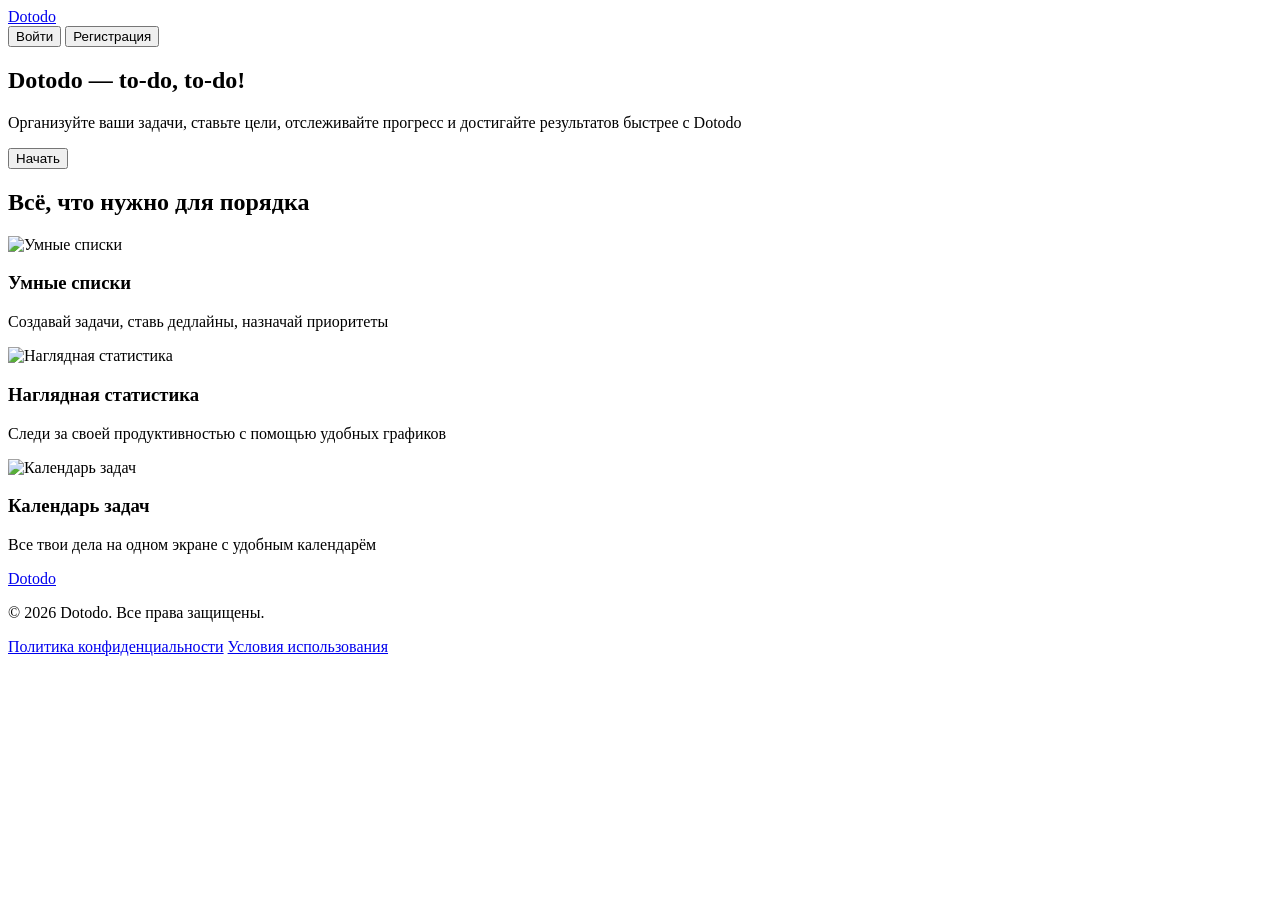
==== static/templates/index.html @ f1877b7b "Добавлен лендинг Dotodo с фоном, карточками и адаптивом" ====
<!DOCTYPE html>
<html lang="ru">
<head>
    <meta charset="UTF-8">
    <meta name="viewport" content="width=device-width, initial-scale=1.0">
    <title>Dotodo — Главная</title>
    <link rel="stylesheet" href="style.css">
    <link href="https://fonts.googleapis.com/css2?family=Roboto:wght@400;500;700&display=swap" rel="stylesheet">
</head>
<body>

    <!-- Общий фон страницы -->
    <div class="page-wrapper">

        <!-- HEADER — точно как в Figma (1440x80, padding 120x20, gap 872, фон --background, граница Border) -->
        <header class="header">
            <div class="header-content">
                <a href="#" class="logo-text">Dotodo</a>
                <div class="auth-buttons">
                    <button class="btn btn-outline">Войти</button>
                    <button class="btn btn-primary">Регистрация</button>
                </div>
            </div>
        </header>

        <!-- HERO ФРЕЙМ — точно как в Figma (800x279, #EFF2EB 50%, radius 16) -->
        <section class="hero-frame">
            <div class="hero-content">
                <h1 class="hero-title">Dotodo — to-do, to-do!</h1>
                <p class="hero-subtitle">Организуйте ваши задачи, ставьте цели, отслеживайте прогресс и достигайте результатов быстрее с Dotodo</p>
                <button class="btn btn-primary hero-cta">Начать</button>
            </div>
        </section>

        <!-- FEATURES ФРЕЙМ — точно как в Figma (1440x312, #EFF2EB 50%, radius 0) -->
        <section class="features-frame">
            <div class="container">
                <h2 class="section-title">Всё, что нужно для порядка</h2>
                <div class="features-grid">
    
                <!-- Карточка 1 -->
                <div class="feature-card">
                    <img src="images/list.jpg" alt="Умные списки" class="feature-icon-img">
                    <h3 class="feature-title">Умные списки</h3>
                    <p class="feature-desc">Создавай задачи, ставь дедлайны, назначай приоритеты</p>
                </div>

                <!-- Карточка 2 -->
                <div class="feature-card">
                    <img src="images/graf.webp" alt="Наглядная статистика" class="feature-icon-img">
                    <h3 class="feature-title">Наглядная статистика</h3>
                    <p class="feature-desc">Следи за своей продуктивностью с помощью удобных графиков</p>
                </div>

                <!-- Карточка 3 -->
                <div class="feature-card">
                    <img src="images/kalend.jpg" alt="Календарь задач" class="feature-icon-img">
                    <h3 class="feature-title">Календарь задач</h3>
                    <p class="feature-desc">Все твои дела на одном экране с удобным календарём</p>
                </div>

            </div>
            </div>
        </section>

        <!-- FOOTER — точно как в Figma (1440x120, #EFF2EB 50%, spacing 727) -->
        <footer class="footer">
            <div class="footer-content">
                <div class="footer-left">
                    <a href="#" class="logo-text">Dotodo</a>
                    <p class="copyright">© 2026 Dotodo. Все права защищены.</p>
                </div>
                <div class="footer-right">
                    <a href="#" class="footer-link">Политика конфиденциальности</a>
                    <a href="#" class="footer-link">Условия использования</a>
                </div>
            </div>
        </footer>

    </div>

    <script src="{{ url_for('static', filename='js/script.js') }}"></script>
</body>
</html>
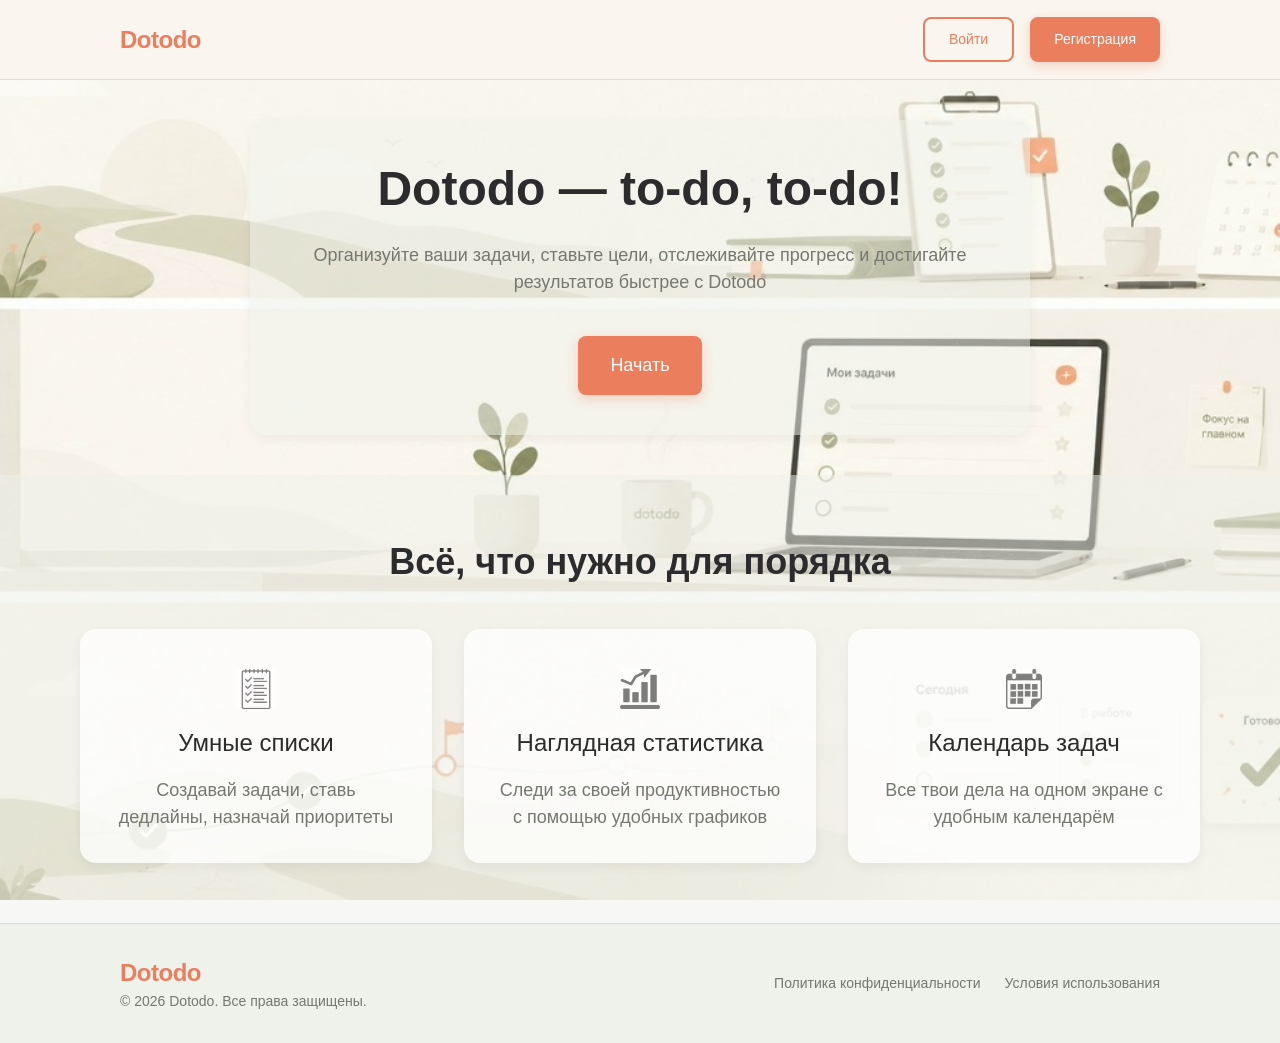
==== commit 8e074b88: "Добавила новые страницы и мои пследние изменения последние что сделала это страница задач" ====
--- a/static/templates/index.html
+++ b/static/templates/index.html
@@ -17,8 +17,10 @@
             <div class="header-content">
                 <a href="#" class="logo-text">Dotodo</a>
                 <div class="auth-buttons">
-                    <button class="btn btn-outline">Войти</button>
-                    <button class="btn btn-primary">Регистрация</button>
+                    <!-- Ссылка на страницу входа -->
+                    <a href="login.html" class="btn btn-outline">Войти</a>
+                    <!-- Ссылка на страницу регистрации -->
+                    <a href="register.html" class="btn btn-primary">Регистрация</a>
                 </div>
             </div>
         </header>
@@ -28,7 +30,8 @@
             <div class="hero-content">
                 <h1 class="hero-title">Dotodo — to-do, to-do!</h1>
                 <p class="hero-subtitle">Организуйте ваши задачи, ставьте цели, отслеживайте прогресс и достигайте результатов быстрее с Dotodo</p>
-                <button class="btn btn-primary hero-cta">Начать</button>
+                <!-- Ведет на регистрацию -->
+                <a href="register.html" class="btn btn-primary hero-cta">Начать</a>
             </div>
         </section>
 
@@ -38,26 +41,26 @@
                 <h2 class="section-title">Всё, что нужно для порядка</h2>
                 <div class="features-grid">
     
-                <!-- Карточка 1 -->
-                <div class="feature-card">
+                <!-- Карточка 1 → Задачи -->
+                <a href="tasks.html" class="feature-card">
                     <img src="images/list.jpg" alt="Умные списки" class="feature-icon-img">
                     <h3 class="feature-title">Умные списки</h3>
                     <p class="feature-desc">Создавай задачи, ставь дедлайны, назначай приоритеты</p>
-                </div>
+                </a>
 
-                <!-- Карточка 2 -->
-                <div class="feature-card">
+                <!-- Карточка 2 → Статистика -->
+                <a href="stats.html" class="feature-card">
                     <img src="images/graf.webp" alt="Наглядная статистика" class="feature-icon-img">
                     <h3 class="feature-title">Наглядная статистика</h3>
                     <p class="feature-desc">Следи за своей продуктивностью с помощью удобных графиков</p>
-                </div>
+                </a>
 
-                <!-- Карточка 3 -->
-                <div class="feature-card">
+                <!-- Карточка 3 → Календарь -->
+                <a href="calendar.html" class="feature-card">
                     <img src="images/kalend.jpg" alt="Календарь задач" class="feature-icon-img">
                     <h3 class="feature-title">Календарь задач</h3>
                     <p class="feature-desc">Все твои дела на одном экране с удобным календарём</p>
-                </div>
+                </a>
 
             </div>
             </div>
@@ -79,6 +82,6 @@
 
     </div>
 
-    <script src="{{ url_for('static', filename='js/script.js') }}"></script>
+    <script src="charts.js"></script>
 </body>
 </html>
--- a/static/templates/style.css
+++ b/static/templates/style.css
@@ -0,0 +1,1136 @@
+/* ===== ПЕРЕМЕННЫЕ ===== */
+:root {
+    --primary: #EA7E5D;
+    --secondary: #8CC6AB;
+    --warning: #EDBB5A;
+    --danger: #BA544D;
+    --text-primary: #2C2C2C;
+    --text-secondary: #75786F;
+    --background: #FAF6EF;
+    --card-bg: #EFF2EB;
+    --border: #E0DCD2;
+    --white: #FFFFFF;
+    
+    --font-h1: 48px;
+    --font-h2: 36px;
+    --font-h3: 24px;
+    --font-body: 18px;
+    --font-caption: 14px;
+}
+
+* { margin: 0; padding: 0; box-sizing: border-box; }
+
+body {
+    font-family: 'Roboto', sans-serif;
+    color: var(--text-primary);
+    line-height: 1.5;
+    overflow-x: hidden;
+}
+
+/* ===== ОБЩИЙ ФОН СТРАНИЦЫ ===== */
+.page-wrapper {
+    background-image: url('images/fon.jpg'); 
+    background-size: cover;
+    background-position: center top;
+    background-repeat: no-repeat;
+    background-attachment: fixed;
+    min-height: 100vh;
+    display: flex;
+    flex-direction: column;
+    position: relative;
+}
+
+.container {
+    max-width: 1200px;
+    margin: 0 auto;
+    padding: 0 20px;
+}
+
+/* ===== HEADER — точно как в Figma: H=80, padding 120/20, border 1px ===== */
+.header {
+    height: 80px;
+    background: var(--background); /* Или transparent, если фон должен быть прозрачным */
+    border-bottom: 1px solid var(--border);
+    padding: 0 120px; /* По Figma: horizontal padding 120px */
+    display: flex;
+    align-items: center;
+    position: sticky;
+    top: 0;
+    z-index: 100;
+    overflow: visible !important;
+}
+
+.header-content {
+    width: 100%;
+    display: flex;
+    justify-content: space-between;
+    align-items: center;
+}
+
+.logo-text {
+    font-size: 24px;
+    font-weight: 700;
+    color: var(--primary);
+    text-decoration: none;
+    letter-spacing: -0.5px;
+}
+
+.auth-buttons { display: flex; gap: 16px; }
+
+.btn {
+    padding: 10px 24px;
+    border-radius: 8px;
+    font-size: var(--font-caption);
+    font-weight: 500;
+    cursor: pointer;
+    transition: all 0.3s ease;
+    border: none;
+    outline: none;
+    
+    /* 👇 Добавь эти строки, чтобы ссылка не отличалась от кнопки */
+    text-decoration: none; /* Убирает подчеркивание */
+    color: inherit;        /* Запрещает синий цвет, берет цвет от родителя/класса */
+    display: inline-flex;  /* Чтобы отступы и размеры работали как у <button> */
+    align-items: center;
+    justify-content: center;
+}
+
+.btn-outline {
+    background: transparent;
+    border: 2px solid var(--primary);
+    color: var(--primary);
+}
+
+.btn-outline:hover {
+    background: var(--primary);
+    color: var(--white);
+}
+
+.btn-primary {
+    background: var(--primary);
+    color: var(--white);
+    box-shadow: 0 4px 12px rgba(234, 126, 93, 0.3);
+}
+
+.btn-primary:hover {
+    background: #d96a4a;
+    transform: translateY(-2px);
+    box-shadow: 0 6px 16px rgba(234, 126, 93, 0.4);
+}
+
+/* ===== HERO ФРЕЙМ — точно как в Figma ===== */
+.hero-frame {
+    background: rgba(239, 242, 235, 0.5);
+    border-radius: 16px;
+    max-width: 800px;
+    margin: 40px auto;
+    padding: 40px;
+    display: flex;
+    flex-direction: column;
+    align-items: center;
+    text-align: center;
+    backdrop-filter: none;
+    -webkit-backdrop-filter: none;
+    box-shadow: 0 4px 12px rgba(0,0,0,0.05);
+}
+
+.hero-content {
+    width: 100%;
+}
+
+.hero-title {
+    font-size: var(--font-h1);
+    font-weight: 700;
+    line-height: 1.2;
+    margin-bottom: 24px;
+    color: var(--text-primary);
+}
+
+.hero-subtitle {
+    font-size: var(--font-body);
+    color: var(--text-secondary);
+    margin-bottom: 40px;
+    max-width: 700px;
+    margin-left: auto;
+    margin-right: auto;
+}
+
+.hero-cta {
+    padding: 16px 32px;
+    font-size: var(--font-body);
+}
+
+/* ===== FEATURES ФРЕЙМ — точно как в Figma ===== */
+.features-frame {
+    background: rgba(239, 242, 235, 0.5);
+    border-radius: 0;
+    width: 100%;
+    margin: 0;
+    padding: 60px 0;
+    backdrop-filter: none;
+    -webkit-backdrop-filter: none;
+    overflow: hidden;
+}
+
+.section-title {
+    font-size: var(--font-h2);
+    font-weight: 700;
+    text-align: center;
+    margin-bottom: 40px;
+    color: var(--text-primary);
+}
+
+.features-grid {
+    display: grid;
+    grid-template-columns: repeat(auto-fit, minmax(300px, 1fr));
+    gap: 32px;
+    max-width: 1200px;
+    margin: 0 auto;
+    padding: 0 20px;
+}
+
+/* ===== КАРТОЧКИ — точно как в Figma: белый фон 75% прозрачности ===== */
+.feature-card {
+    /* Фон: белый с прозрачностью 75% */
+    background: rgba(255, 255, 255, 0.75);
+    /* Радиус всех углов: 16px */
+    border-radius: 16px;
+    /* Минимальная высота как в макете (опционально) */
+    min-height: 172px;
+    padding: 20px 32px 32px 32px; /* Верхний отступ меньше для иконки */
+    text-align: center;
+    transition: transform 0.3s ease, box-shadow 0.3s ease;
+    /* Мягкая тень как в Figma */
+    box-shadow: 0 4px 12px rgba(0,0,0,0.05);
+    /* Обрезаем контент если выйдет за границы */
+    overflow: hidden;
+}
+
+.feature-card:hover {
+    transform: translateY(-8px);
+    box-shadow: 0 12px 24px rgba(0,0,0,0.08);
+}
+
+/* ИКОНКИ — теперь это реальные картинки */
+/* ===== ИКОНКИ-КАРТИНКИ — точно как в Figma: 40x40, opacity 50% ===== */
+.feature-icon-img {
+    width: 40px;
+    height: 40px;
+    object-fit: contain; /* Сохраняет пропорции */
+    margin-bottom: 16px;
+    display: block;
+    margin-left: auto;
+    margin-right: auto;
+    /* Прозрачность 50% как в Figma */
+    opacity: 0.5;
+    margin-top: 20px;
+    transition: opacity 0.3s ease;
+}
+
+/* При наведении — иконка становится чётче */
+.feature-card:hover .feature-icon-img {
+    opacity: 1;
+}
+
+.feature-title {
+    font-size: var(--font-h3);
+    font-weight: 500;
+    margin-bottom: 16px;
+    color: var(--text-primary);
+}
+
+.feature-desc {
+    font-size: var(--font-body);
+    color: var(--text-secondary);
+}
+
+/* ===== FOOTER — точно как в Figma: H=120, bg #EFF2EB 50%, no radius ===== */
+.footer {
+    height: 120px;
+    background: rgba(239, 242, 235);
+    border-top: 1px solid var(--border);
+    padding: 0 120px; /* Как в header */
+    display: flex;
+    align-items: center;
+    margin-top: auto;
+}
+
+.footer-content {
+    width: 100%;
+    display: flex;
+    justify-content: space-between;
+    align-items: center;
+}
+
+.copyright {
+    font-size: var(--font-caption);
+    color: var(--text-secondary);
+}
+
+.footer-right {
+    display: flex;
+    gap: 24px;
+}
+
+.footer-link {
+    font-size: var(--font-caption);
+    color: var(--text-secondary);
+    text-decoration: none;
+    transition: color 0.3s ease;
+}
+
+.footer-link:hover {
+    color: var(--primary);
+}
+
+/* ===== АДАПТИВНОСТЬ ===== */
+@media (max-width: 768px) {
+    .header {
+        height: auto;
+        padding: 20px;
+        flex-direction: column;
+        gap: 16px;
+    }
+    .hero-frame { max-width: 90%; margin: 20px auto; padding: 30px 20px; }
+    .hero-title { font-size: 36px; }
+    .features-grid { grid-template-columns: 1fr; }
+    .footer {
+        height: auto;
+        padding: 20px;
+        flex-direction: column;
+        gap: 20px;
+    }
+    .footer-content { flex-direction: column; text-align: center; }
+    .footer-right { flex-direction: column; gap: 12px; }
+}
+
+/* ===== СТРАНИЦА ВХОДА / РЕГИСТРАЦИИ ===== */
+.login-page .auth-container {
+    flex: 1;
+    display: flex;
+    align-items: center;
+    justify-content: center;
+    padding: 40px 20px;
+    background: rgb(255, 255, 255, 0.8);; /* Однотонный фон страницы */
+}
+
+.login-page .auth-card {
+    /* Фон как в Figma: Background Карточки с прозрачностью 80% */
+    background: rgba(239, 242, 235, 0.8);
+    /* Радиус всех углов: 24px */
+    border-radius: 24px;
+    /* Padding: 32px со всех сторон */
+    padding: 32px;
+    width: 100%;
+    max-width: 480px; /* Как в Figma */
+    box-shadow: 0 8px 32px rgba(0,0,0,0.05);
+    /* Выравнивание контента по центру */
+    display: flex;
+    flex-direction: column;
+    gap: 24px; /* Gap между элементами */
+}
+
+/* Заголовок "Добро пожаловать!" */
+.auth-welcome {
+    font-size: var(--font-h2);
+    font-weight: 700;
+    text-align: center;
+    color: var(--text-primary);
+    margin-bottom: 8px;
+}
+
+.auth-tabs {
+    display: flex;
+    gap: 8px;
+    background: rgba(239, 242, 235, 0.5);
+    border-radius: 8px;
+    padding: 4px;
+}
+
+/* Стили для табов (работают и для button, и для a) */
+.tab-btn {
+    display: flex;             /* Центрируем текст */
+    align-items: center;
+    justify-content: center;
+    flex: 1;
+    padding: 10px;
+    border: none;
+    background: transparent;
+    border-radius: 6px;
+    font-size: var(--font-caption);
+    font-weight: 500;
+    cursor: pointer;
+    transition: all 0.3s ease;
+    color: var(--text-secondary);
+    text-decoration: none;     /* Убираем подчеркивание ссылки */
+}
+
+.tab-btn:hover {
+    background: rgba(234, 126, 93, 0.1); /* Лёгкий оранжевый фон */
+    color: var(--primary);
+}
+
+.tab-btn.active {
+    background: var(--primary);
+    color: white;
+    box-shadow: 0 2px 8px rgba(234, 126, 93, 0.3);
+}
+
+.auth-form {
+    display: flex;
+    flex-direction: column;
+    gap: 20px;
+}
+
+.form-group {
+    display: flex;
+    flex-direction: column;
+    gap: 8px;
+}
+
+.form-group label {
+    font-size: var(--font-caption);
+    font-weight: 500;
+    color: var(--text-primary);
+}
+
+.form-group input {
+    padding: 12px 16px;
+    border: 1px solid var(--border);
+    border-radius: 8px;
+    font-size: var(--font-body);
+    outline: none;
+    transition: border-color 0.3s ease;
+}
+
+.form-group input:focus {
+    border-color: var(--primary);
+    box-shadow: 0 0 0 3px rgba(234, 126, 93, 0.1);
+}
+
+.form-options {
+    text-align: right;
+}
+
+.forgot-password {
+    font-size: var(--font-caption);
+    color: var(--primary);
+    text-decoration: none;
+    transition: opacity 0.3s ease;
+}
+
+.forgot-password:hover {
+    opacity: 0.8;
+}
+
+.auth-submit {
+    width: 100%;
+    padding: 14px;
+    font-size: var(--font-body);
+    font-weight: 500;
+}
+
+.auth-footer {
+    margin-top: 8px;
+    text-align: center;
+    font-size: var(--font-caption);
+    color: var(--text-secondary);
+}
+
+.auth-footer a {
+    color: var(--primary);
+    text-decoration: none;
+    font-weight: 500;
+}
+
+.auth-footer a:hover {
+    text-decoration: underline;
+}
+
+/* Футер на странице входа — с прозрачным фоном */
+.login-page .footer {
+    background: rgba(239, 242, 235);
+}
+
+/* Адаптив для мобильных */
+@media (max-width: 768px) {
+    .login-page .auth-card {
+        padding: 24px 20px;
+    }
+    .auth-welcome {
+        font-size: 28px;
+    }
+}
+
+/* Сообщение об ошибке под полем */
+.error-msg {
+    color: #BA544D;
+    font-size: 13px;
+    margin-top: 6px;
+    font-weight: 500;
+    animation: fadeIn 0.3s ease;
+}
+
+@keyframes fadeIn {
+    from { opacity: 0; transform: translateY(-4px); }
+    to { opacity: 1; transform: translateY(0); }
+}
+/* ===== DASHBOARD — ИСПРАВЛЕНИЕ ВЫРАВНИВАНИЯ ===== */
+
+/* 1. Убираем лишний padding у шапки дашборда (там уже есть .container) */
+body.dashboard-page .header {
+    padding: 0; /* Отменяем общие 120px, т.к. .container внутри уже даёт 20px */
+}
+
+/* 2. Растягиваем .container в шапке на всю ширину для правильного выравнивания */
+body.dashboard-page .header .container {
+    max-width: 1440px;
+    padding: 0 120px; /* Теперь ровно 120px как в макете */
+}
+
+/* 3. Фон дашборда: иллюстрация + белый слой 80% */
+body.dashboard-page .page-wrapper {
+    background-image: url('images/fon.jpg');
+    background-size: cover;
+    background-position: center;
+    background-attachment: fixed;
+}
+
+body.dashboard-page .page-wrapper::before {
+    content: '';
+    position: fixed;
+    top: 0; left: 0; width: 100%; height: 100%;
+    background: rgba(255, 255, 255, 0.8);
+}
+
+/* 4. Контент дашборда: выравниваем по шапке */
+body.dashboard-page .dashboard-container {
+    position: relative;
+    z-index: 1;
+    padding: 40px 0 60px;
+}
+
+body.dashboard-page .dashboard-container .container {
+    max-width: 1440px;
+    padding: 0 120px; /* Точно как в шапке */
+}
+
+/* 5. Стили блоков дашборда (статистика, график, задачи) */
+.dashboard-title {
+    font-size: 28px;
+    font-weight: 700;
+    margin-bottom: 32px;
+    color: var(--text-primary);
+}
+
+.stats-grid {
+    display: grid;
+    grid-template-columns: repeat(3, 1fr);
+    gap: 24px;
+    margin-bottom: 32px;
+}
+
+.stat-card {
+    background: rgba(239, 242, 235, 0.5);
+    border-radius: 16px;
+    padding: 24px;
+    text-align: center;
+}
+
+.stat-value { font-size: 36px; font-weight: 700; margin-bottom: 4px; }
+.stat-label { font-size: 14px; color: var(--text-secondary); }
+
+.chart-card, .tasks-card {
+    background: rgba(239, 242, 235, 0.5);
+    border-radius: 16px;
+    padding: 24px;
+    margin-bottom: 24px;
+}
+
+.chart-title, .tasks-title {
+    font-size: 18px;
+    font-weight: 600;
+    margin-bottom: 20px;
+}
+
+.chart-bars {
+    display: flex;
+    justify-content: space-between;
+    align-items: flex-end;
+    height: 150px;
+    gap: 12px;
+}
+
+.bar-group { display: flex; flex-direction: column; align-items: center; gap: 8px; flex: 1; }
+.bar { width: 100%; max-width: 40px; background: var(--primary); border-radius: 6px 6px 0 0; }
+.bar-label { font-size: 12px; color: var(--text-secondary); }
+
+.tasks-header { display: flex; justify-content: space-between; align-items: center; margin-bottom: 16px; }
+.tasks-link { font-size: 14px; color: var(--primary); text-decoration: none; font-weight: 500; }
+
+.task-list { list-style: none; padding: 0; margin: 0; }
+.task-item {
+    display: flex; align-items: center; gap: 16px;
+    padding: 14px 0;
+    border-bottom: 1px solid rgba(0,0,0,0.05);
+}
+.task-item:last-child { border-bottom: none; }
+
+.task-checkbox {
+    width: 20px; height: 20px; border: 2px solid var(--border);
+    border-radius: 6px; cursor: pointer; flex-shrink: 0;
+}
+.task-checkbox.checked {
+    background: var(--primary); border-color: var(--primary); position: relative;
+}
+.task-checkbox.checked::after {
+    content: '✓'; color: white; font-size: 12px;
+    position: absolute; top: 50%; left: 50%; transform: translate(-50%, -50%);
+}
+
+.task-name { flex: 1; font-size: 15px; }
+.task-item.completed .task-name { text-decoration: line-through; color: var(--text-secondary); }
+.task-date { display: flex; align-items: center; gap: 6px; font-size: 13px; color: var(--text-secondary); }
+.date-dot { width: 8px; height: 8px; border-radius: 50%; }
+
+/* Адаптив */
+@media (max-width: 900px) {
+    body.dashboard-page .header .container,
+    body.dashboard-page .dashboard-container .container {
+        padding: 0 24px;
+    }
+    .stats-grid { grid-template-columns: 1fr; }
+}
+/* ===== DASHBOARD — ЧИСТКА ДУБЛЕЙ + ГРАФИК ===== */
+/* ===== DASHBOARD — ПОЛНЫЙ РАБОЧИЙ КОД ===== */
+
+/* Фон: иллюстрация + белый слой 80% */
+body.dashboard-page .page-wrapper {
+    background-image: url('images/fon.jpg');
+    background-size: cover;
+    background-position: center;
+    background-attachment: fixed;
+    position: relative;
+}
+
+body.dashboard-page .page-wrapper::before {
+    content: '';
+    position: absolute;
+    top: 0; left: 0; right: 0; bottom: 0;
+    background: rgba(255, 255, 255, 0.8);
+    z-index: 0;
+}
+
+/* Контент выше фона */
+body.dashboard-page .header,
+body.dashboard-page .dashboard-container,
+body.dashboard-page .footer {
+    position: relative !important;
+    z-index: 1 !important;
+}
+
+/* Шапка и контент — одинаковые отступы */
+body.dashboard-page .header,
+body.dashboard-page .dashboard-container {
+    width: 100% !important;
+    max-width: none !important;
+    padding: 0 120px !important;
+    margin: 0 !important;
+    box-sizing: border-box;
+    position: relative;  /* ← ЭТУ СТРОЧКУ ДОБАВИТЬ */
+    z-index: 100; 
+}
+
+body.dashboard-page .header .container,
+body.dashboard-page .dashboard-container .container {
+    max-width: none !important;
+    padding: 0 !important;
+    width: 100% !important;
+    margin: 0 !important;
+}
+
+/* Профиль пользователя */
+body.dashboard-page .user-profile {
+    display: flex !important;
+    align-items: center !important;
+    gap: 4px !important;
+}
+
+body.dashboard-page .user-avatar {
+    width: 32px !important;
+    height: 32px !important;
+    background: var(--primary) !important;
+    color: white !important;
+    border-radius: 50% !important;
+    display: flex !important;
+    align-items: center !important;
+    justify-content: center !important;
+    font-weight: 600 !important;
+    font-size: 14px !important;
+}
+
+body.dashboard-page .user-name {
+    font-weight: 500 !important;
+    color: var(--text-secondary) !important;
+    font-size: 14px !important;
+}
+
+body.dashboard-page .dropdown-arrow {
+    font-size: 10px !important;
+    color: var(--text-secondary) !important;
+    margin-left: 0px !important;
+    display: inline-block !important;
+}
+
+.dropdown-arrow::after {
+    content: '';
+    display: inline-block;
+    width: 12px;
+    height: 12px;
+    background-image: url("data:image/svg+xml,%3Csvg xmlns='http://www.w3.org/2000/svg' viewBox='0 0 24 24' fill='none' stroke='%2375786F' stroke-width='2' stroke-linecap='round' stroke-linejoin='round'%3E%3Cpolyline points='6 9 12 15 18 9'%3E%3C/polyline%3E%3C/svg%3E");
+    background-size: contain;
+    background-repeat: no-repeat;
+    vertical-align: middle;
+    margin-left: 4px;
+}
+
+/* Заголовок */
+.dashboard-title {
+    font-size: 28px;
+    font-weight: 700;
+    margin-bottom: 32px;
+    color: var(--text-primary);
+    margin-top: 40px; 
+}
+
+/* Статистика */
+.stats-grid {
+    display: grid;
+    grid-template-columns: repeat(3, 1fr);
+    gap: 24px;
+    margin-bottom: 32px;
+}
+
+.stat-card {
+    background: rgba(239, 242, 235, 0.5);
+    border-radius: 16px;
+    padding: 24px;
+    text-align: center;
+}
+
+.stat-value { font-size: 36px; font-weight: 700; margin-bottom: 4px; }
+.stat-label { font-size: 14px; color: var(--text-secondary); }
+
+/* Карточки */
+.chart-card, .tasks-card {
+    background: rgba(239, 242, 235, 0.8) !important;
+    border-radius: 16px;
+    padding: 24px;
+    margin-bottom: 24px;
+}
+
+.chart-title, .tasks-title {
+    font-size: 18px;
+    font-weight: 600;
+    margin-bottom: 20px;
+}
+
+/* ===== ГРАФИК — РАБОЧИЙ ===== */
+body.dashboard-page .chart-bars {
+    display: flex !important;
+    justify-content: space-between !important;
+    align-items: flex-end !important;
+    height: 180px !important;
+    gap: 16px !important;
+    padding: 20px 10px 0;
+}
+
+body.dashboard-page .bar-group {
+    display: flex !important;
+    flex-direction: column !important;
+    align-items: center !important;
+    gap: 8px !important;
+    flex: 1 !important;
+    max-width: 60px;
+}
+
+/* Базовые стили столбцов */
+body.dashboard-page .bar {
+    width: 100% !important;
+    max-width: 48px !important;
+    background: rgb(234, 126, 93, 0.5) !important;
+    border-radius: 6px 6px 0 0 !important;
+    opacity: 1 !important;
+    transition: opacity 0.3s;
+    height: auto !important; /* Сбрасываем все height из CSS */
+}
+
+body.dashboard-page .bar:hover {
+    opacity: 0.8 !important;
+}
+
+/* === КЛАССЫ ВЫСОТЫ (вместо inline-стилей) === */
+body.dashboard-page .bar-pn { height: calc(180px * 0.60) !important; }
+body.dashboard-page .bar-vt { height: calc(180px * 0.40) !important; }
+body.dashboard-page .bar-sr { height: calc(180px * 0.80) !important; }
+body.dashboard-page .bar-cht { height: calc(180px * 0.50) !important; }
+body.dashboard-page .bar-pt { height: calc(180px * 0.70) !important; }
+body.dashboard-page .bar-sb { height: calc(180px * 0.25) !important; }
+body.dashboard-page .bar-vs { height: calc(180px * 0.30) !important; }
+
+body.dashboard-page .bar-label {
+    font-size: 12px !important;
+    color: var(--text-secondary) !important;
+    text-align: center;
+}
+
+/* Задачи */
+.tasks-header { 
+    display: flex !important; 
+    justify-content: space-between !important; 
+    align-items: center !important; 
+    margin-bottom: 16px; 
+}
+.tasks-link { 
+    font-size: 14px; 
+    color: var(--primary); 
+    text-decoration: none; 
+    font-weight: 500; 
+}
+
+.task-list { list-style: none; padding: 0; margin: 0; }
+.task-item {
+    display: flex; 
+    align-items: center; 
+    gap: 16px;
+    padding: 14px 0;
+    border-bottom: 1px solid rgba(0,0,0,0.05);
+}
+.task-item:last-child { border-bottom: none; }
+
+.task-checkbox {
+    width: 20px; 
+    height: 20px; 
+    border: 2px solid var(--border);
+    border-radius: 6px; 
+    cursor: pointer; 
+    flex-shrink: 0;
+}
+.task-checkbox.checked {
+    background: var(--primary); 
+    border-color: var(--primary); 
+    position: relative;
+}
+.task-checkbox.checked::after {
+    content: '✓'; 
+    color: white; 
+    font-size: 12px;
+    position: absolute; 
+    top: 50%; 
+    left: 50%; 
+    transform: translate(-50%, -50%);
+}
+
+.task-name { flex: 1; font-size: 15px; }
+.task-item.completed .task-name { 
+    text-decoration: line-through; 
+    color: var(--text-secondary); 
+}
+.task-date { 
+    display: flex; 
+    align-items: center; 
+    gap: 6px; 
+    font-size: 13px; 
+    color: var(--text-secondary); 
+}
+.date-dot { 
+    width: 8px; 
+    height: 8px; 
+    border-radius: 50%; 
+}
+
+/* Футер */
+body.dashboard-page .footer {
+    background: rgba(239, 242, 235, 0.9) !important;
+    border-top: 1px solid var(--border) !important;
+}
+
+/* Адаптив */
+@media (max-width: 1024px) {
+    body.dashboard-page .header,
+    body.dashboard-page .dashboard-container {
+        padding: 0 40px !important;
+    }
+}
+@media (max-width: 768px) {
+    body.dashboard-page .header,
+    body.dashboard-page .dashboard-container {
+        padding: 0 20px !important;
+    }
+    body.dashboard-page .chart-bars {
+        height: 140px !important;
+    }
+    .stats-grid { grid-template-columns: 1fr; }
+}
+
+/* ===== ВЫПАДАЮЩЕЕ МЕНЮ ПОЛЬЗОВАТЕЛЯ ===== */
+/* Профиль должен быть выше карточек */
+/* Оверлей (занимает весь экран, выше контента) */
+.menu-overlay {
+    display: none;
+    position: fixed;
+    top: 0; left: 0; right: 0; bottom: 0;
+    background: transparent; /* Можно rgba(0,0,0,0.05) если хочешь лёгкое затемнение */
+    z-index: 9000 !important;
+    cursor: default;
+}
+.menu-overlay.active { display: block; }
+
+/* Профиль остаётся обычным */
+.user-profile {
+    position: relative;
+    cursor: pointer;
+}
+/* Меню теперь позиционируется относительно окна браузера */
+.user-dropdown {
+    display: none;
+    position: fixed !important; /* Выходит из контекста шапки */
+    top: 80px;                  /* Ровно под шапкой (высота header = 80px) */
+    right: 120px;               /* Отступ справа как в макете */
+    width: 220px;
+    background: #FFFFFF;
+    border-radius: 12px;
+    box-shadow: 0 8px 24px rgba(0, 0, 0, 0.12);
+    padding: 8px 0;
+    z-index: 9999 !important;   /* Теперь точно выше всего */
+    border: 1px solid var(--border);
+}
+
+.user-dropdown.show {
+    display: block !important;
+    animation: fadeIn 0.2s ease;
+}
+
+.dropdown-item {
+    display: flex;
+    align-items: center;
+    gap: 12px;
+    padding: 10px 16px;
+    text-decoration: none;
+    color: var(--text-primary);
+    font-size: 14px;
+    font-weight: 500;
+    transition: background 0.2s;
+}
+
+.dropdown-item:hover {
+    background: var(--background); /* Легкий серый фон при наведении */
+}
+
+.dropdown-item .icon {
+    font-size: 16px;
+    opacity: 0.7;
+}
+
+/* Разделитель */
+.dropdown-divider {
+    height: 1px;
+    background: var(--border);
+    margin: 4px 0;
+}
+
+/* Кнопка Выйти */
+.dropdown-item.logout {
+    color: var(--danger); /* Красный цвет */
+}
+
+.dropdown-item.logout:hover {
+    background: rgba(186, 84, 77, 0.05);
+}
+.dropdown-item svg {
+    opacity: 0.6; /* Иконки чуть бледнее текста */
+    flex-shrink: 0; /* Чтобы не сжимались */
+}
+
+.dropdown-item:hover svg {
+    opacity: 1; /* При наведении ярче */
+}
+
+.dropdown-item.logout svg {
+    stroke: var(--danger); /* Красная иконка для Выйти */
+}
+
+/* ===== КЛИКАБЕЛЬНЫЕ КАРТОЧКИ НА ГЛАВНОЙ ===== */
+.feature-card {
+    text-decoration: none;
+    color: inherit;
+    cursor: pointer;
+    transition: transform 0.3s ease, box-shadow 0.3s ease;
+    display: block; /* Чтобы вся область карточки была кликабельной */
+}
+
+.feature-card:hover {
+    transform: translateY(-8px);
+    box-shadow: 0 12px 24px rgba(0,0,0,0.08);
+}
+
+/* Убираем стандартное подчёркивание ссылок внутри карточек */
+.feature-card .feature-title,
+.feature-card .feature-desc {
+    pointer-events: none;
+}
+
+
+/* ===== СТРАНИЦА ЗАДАЧ ===== */
+
+/* Заголовок с кнопкой */
+.tasks-page-header {
+    display: flex;
+    justify-content: space-between;
+    align-items: center;
+    margin-bottom: 24px;
+}
+
+/* Поиск */
+.tasks-search {
+    display: flex;
+    align-items: center;
+    gap: 12px;
+    background: rgba(255, 255, 255, 0.6);
+    border: 1px solid var(--border);
+    border-radius: 8px;
+    padding: 10px 16px;
+    margin-bottom: 20px;
+    max-width: 400px;
+}
+
+.tasks-search svg { stroke: var(--text-secondary); }
+
+.tasks-search input {
+    border: none; background: transparent; font-size: 14px;
+    outline: none; width: 100%; color: var(--text-primary);
+}
+
+.tasks-search input::placeholder { color: var(--text-secondary); }
+
+/* Фильтры */
+.tasks-filters { display: flex; gap: 8px; margin-bottom: 24px; }
+
+.filter-btn {
+    padding: 8px 16px; border: none; background: rgba(239, 242, 235, 0.6);
+    border-radius: 20px; font-size: 14px; font-weight: 500;
+    color: var(--text-secondary); cursor: pointer; transition: all 0.2s;
+}
+
+.filter-btn:hover { background: rgba(234, 126, 93, 0.1); color: var(--primary); }
+.filter-btn.active { background: var(--primary); color: white; }
+
+/* Контейнер списка (теперь просто обёртка без фона) */
+.tasks-list-container {
+    padding: 0;
+    background: transparent;
+    border-radius: 0;
+}
+
+/* Список задач — с отступами между карточками */
+.task-list {
+    display: flex;
+    flex-direction: column;
+    gap: 8px;
+    padding: 0;
+    margin: 0;
+    list-style: none;
+}
+
+/* Карточка задачи */
+.task-card {
+    display: flex;
+    align-items: center;
+    gap: 16px;
+    padding: 16px 20px;
+    background: rgba(239, 242, 235, 0.5); /* Полупрозрачный зелёный (--secondary) */
+    border-radius: 12px;
+    transition: all 0.2s ease;
+}
+
+.task-card:hover {
+    background: rgba(239, 242, 235, 0.8);
+    transform: translateX(4px);
+}
+
+.task-card.completed {
+    background: rgba(239, 242, 235, 0.5);/* Светлее для выполненных */
+}
+
+.task-card.completed .task-name {
+    text-decoration: line-through;
+    color: var(--text-secondary);
+}
+
+.task-checkbox {
+    width: 20px; height: 20px; border: 2px solid var(--border);
+    border-radius: 6px; cursor: pointer; flex-shrink: 0; transition: all 0.2s;
+    background: rgba(255, 255, 255, 0.6);
+}
+
+.task-checkbox.checked {
+    background: var(--primary); border-color: var(--primary); position: relative;
+}
+
+.task-checkbox.checked::after {
+    content: '✓'; color: white; font-size: 12px;
+    position: absolute; top: 50%; left: 50%; transform: translate(-50%, -50%);
+}
+
+.task-name { flex: 1; font-size: 15px; color: var(--text-primary); font-weight: 500; }
+
+.task-date {
+    display: flex; align-items: center; gap: 6px;
+    font-size: 13px; color: var(--text-secondary); flex-shrink: 0;
+}
+
+.date-dot { width: 8px; height: 8px; border-radius: 50%; }
+
+/* Пагинация */
+.pagination {
+    display: flex; justify-content: center; align-items: center; gap: 8px;
+    margin: 32px 0 24px;
+}
+
+.page-btn {
+    width: 40px; height: 40px; border: 1px solid var(--border);
+    background: rgba(255, 255, 255, 0.8); border-radius: 10px;
+    font-size: 14px; font-weight: 500; color: var(--text-secondary);
+    cursor: pointer; transition: all 0.2s;
+}
+
+.page-btn:hover:not(:disabled) {
+    background: var(--primary); color: white; border-color: var(--primary);
+    transform: translateY(-2px); box-shadow: 0 4px 12px rgba(234, 126, 93, 0.3);
+}
+
+.page-btn.active {
+    background: var(--primary); color: white; border-color: var(--primary);
+    box-shadow: 0 4px 12px rgba(234, 126, 93, 0.3);
+}
+
+.page-btn:disabled { opacity: 0.3; cursor: not-allowed; }
+
+/* Пустое состояние */
+.tasks-empty {
+    text-align: center; padding: 80px 20px;
+    background: rgba(239, 242, 235, 0.5); border-radius: 16px;
+    margin-bottom: 60px;
+}
+
+.tasks-empty svg { stroke: var(--text-secondary); opacity: 0.5; margin-bottom: 16px; }
+.tasks-empty h3 { font-size: 20px; font-weight: 600; color: var(--text-primary); margin-bottom: 8px; }
+.tasks-empty p { font-size: 14px; color: var(--text-secondary); margin-bottom: 24px; }
+
+/* Адаптив */
+@media (max-width: 768px) {
+    .tasks-page-header { flex-direction: column; align-items: flex-start; gap: 16px; }
+    .tasks-filters { flex-wrap: wrap; }
+    .task-card { flex-wrap: wrap; }
+    .task-name { order: 3; width: 100%; margin-top: 8px; }
+}
